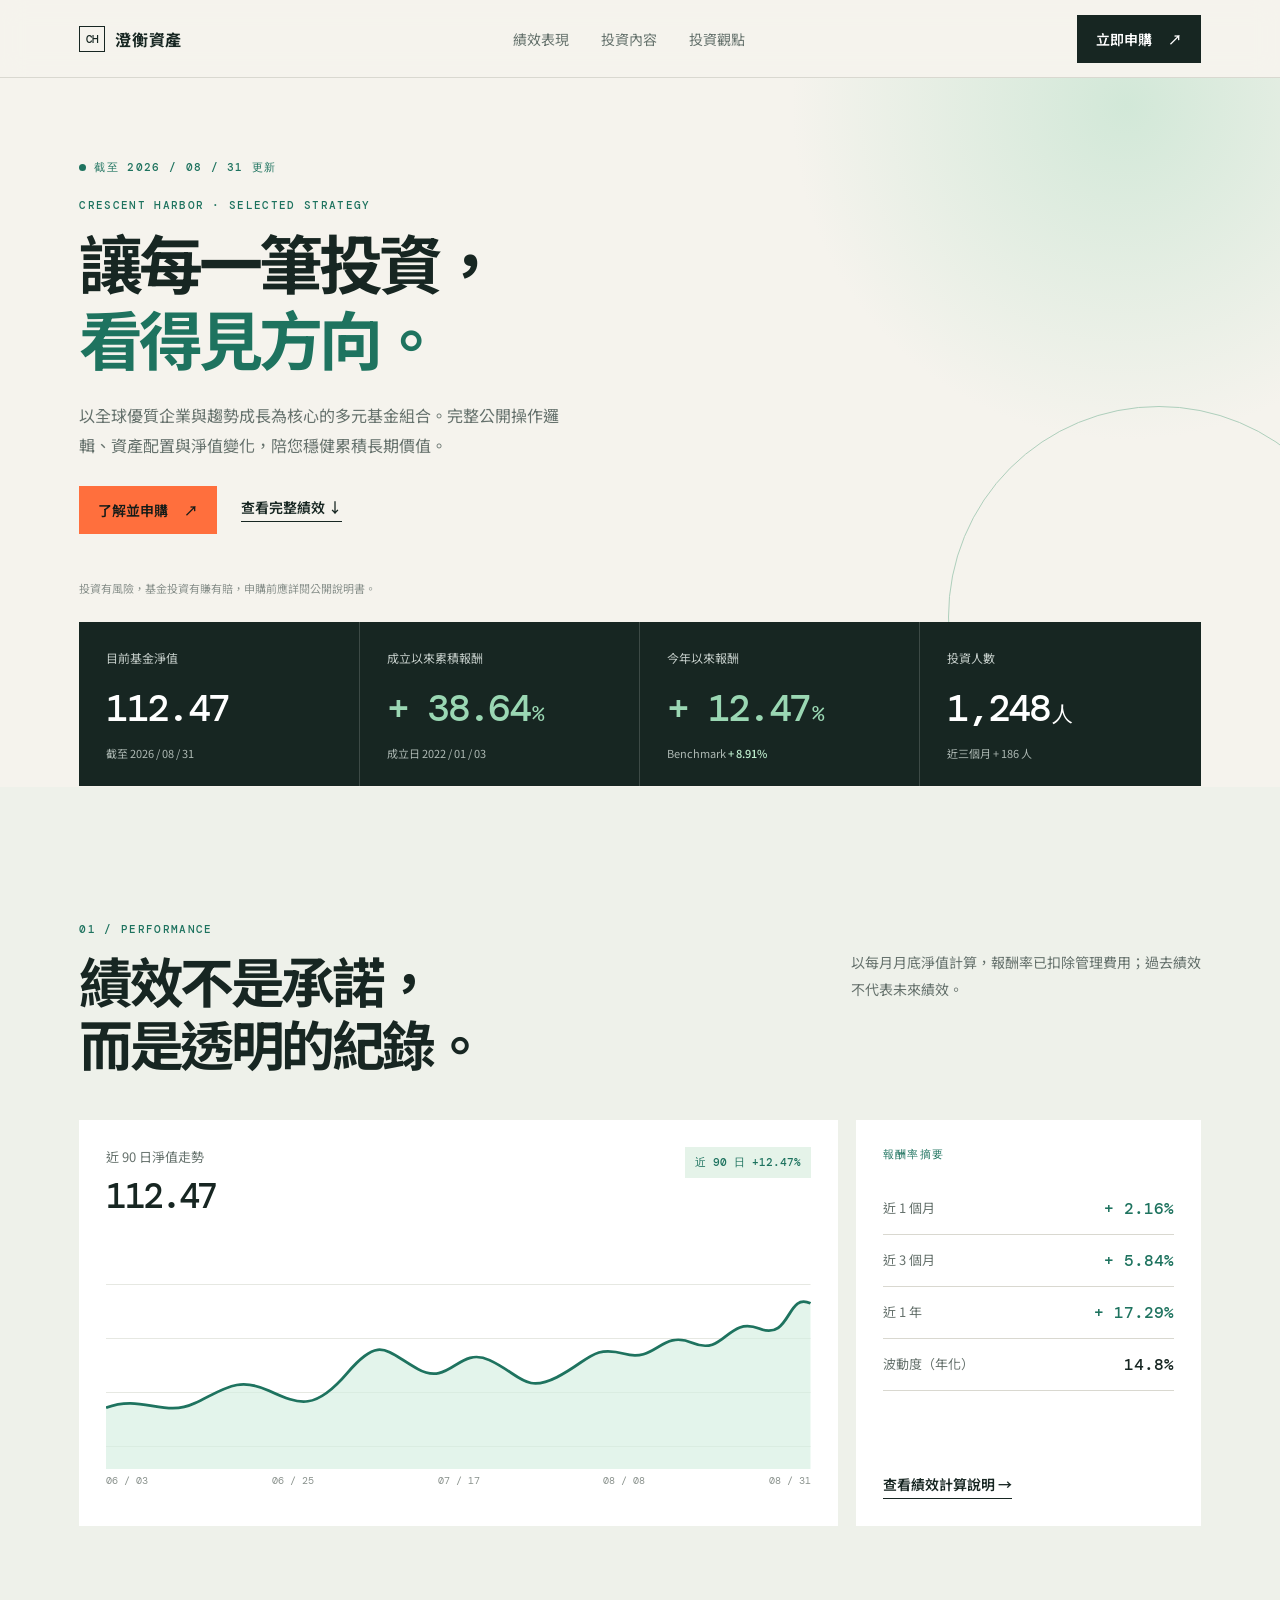
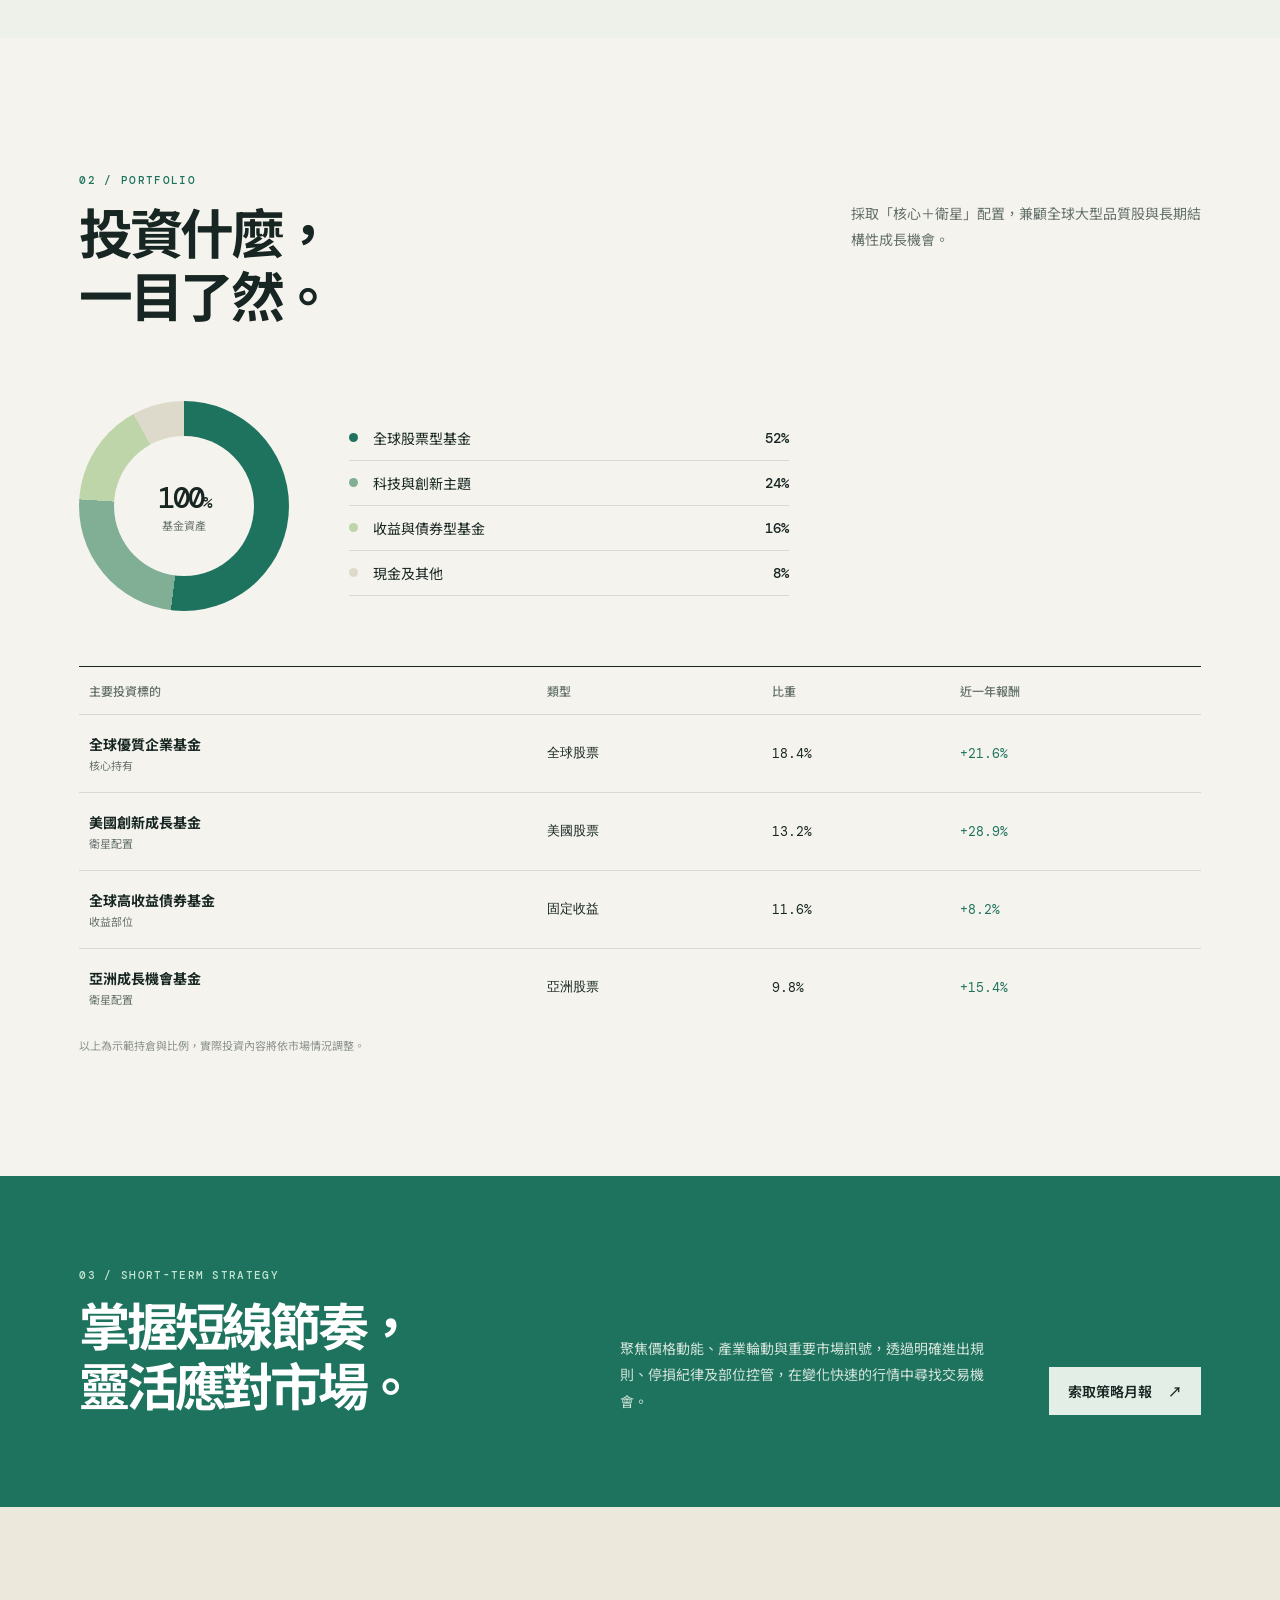
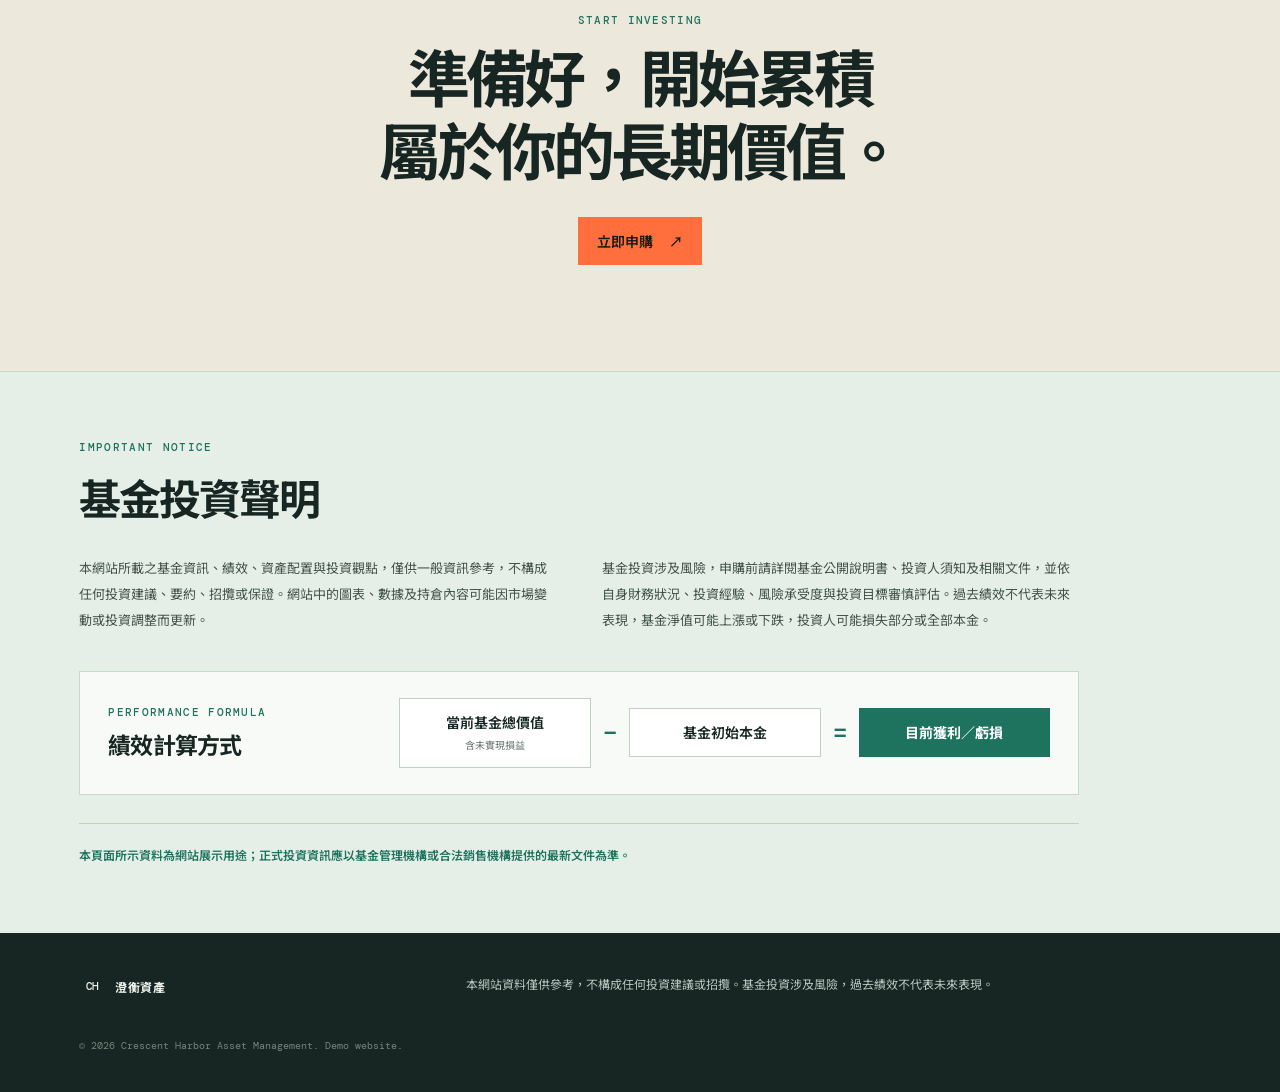
==== index.html @ 63295f81 "Initial fund investment website" ====
<!doctype html>
<html lang="zh-Hant">
  <head>
    <meta charset="UTF-8" />
    <meta name="viewport" content="width=device-width, initial-scale=1.0" />
    <meta name="description" content="澄衡資產精選基金組合：透明呈現績效、投資內容與風險資訊。" />
    <title>澄衡資產｜精選基金組合</title>
    <link rel="preconnect" href="https://fonts.googleapis.com" />
    <link rel="preconnect" href="https://fonts.gstatic.com" crossorigin />
    <link href="https://fonts.googleapis.com/css2?family=DM+Mono:wght@400;500&family=Noto+Sans+TC:wght@400;500;600;700&display=swap" rel="stylesheet" />
    <link rel="stylesheet" href="styles.css" />
    <link rel="stylesheet" href="disclaimer.css" />
    <link rel="stylesheet" href="chart-interactions.css" />
    <link rel="stylesheet" href="formula.css" />
  </head>
  <body>
    <header class="topbar">
      <a class="brand" href="#top" aria-label="澄衡資產首頁"><span class="brand-mark">CH</span><span>澄衡資產</span></a>
      <nav aria-label="主要導覽"><a href="#performance">績效表現</a><a href="#holdings">投資內容</a><a href="#insight">投資觀點</a></nav>
      <button class="button button-dark header-action" data-open-modal>立即申購 <span aria-hidden="true">↗</span></button>
    </header>

    <main id="top">
      <section class="hero">
        <div class="eyebrow"><span></span>截至 2026 / 08 / 31 更新</div>
        <p class="kicker">CRESCENT HARBOR · SELECTED STRATEGY</p>
        <h1>讓每一筆投資，<br /><em>看得見方向。</em></h1>
        <p class="hero-copy">以全球優質企業與趨勢成長為核心的多元基金組合。完整公開操作邏輯、資產配置與淨值變化，陪您穩健累積長期價值。</p>
        <div class="hero-actions"><button class="button button-accent" data-open-modal>了解並申購 <span aria-hidden="true">↗</span></button><a class="text-link" href="#performance">查看完整績效 <span aria-hidden="true">↓</span></a></div>
        <div class="hero-note">投資有風險，基金投資有賺有賠，申購前應詳閱公開說明書。</div>
      </section>

      <section class="metrics" aria-label="關鍵數據">
        <article><p>目前基金淨值</p><strong>112.47</strong><small>截至 2026 / 08 / 31</small></article>
        <article><p>成立以來累積報酬</p><strong class="positive">+ 38.64<span>%</span></strong><small>成立日 2022 / 01 / 03</small></article>
        <article><p>今年以來報酬</p><strong class="positive">+ 12.47<span>%</span></strong><small>Benchmark <b>+ 8.91%</b></small></article>
        <article><p>投資人數</p><strong>1,248<span>人</span></strong><small>近三個月 + 186 人</small></article>
      </section>

      <section class="section performance" id="performance">
        <div class="section-heading"><div><p class="kicker">01 / PERFORMANCE</p><h2>績效不是承諾，<br />而是透明的紀錄。</h2></div><p>以每月月底淨值計算，報酬率已扣除管理費用；過去績效不代表未來績效。</p></div>
        <div class="performance-grid">
          <div class="chart-card"><div class="chart-top"><div><p>近 90 日淨值走勢</p><strong>112.47</strong></div><span class="tag">近 90 日 +12.47%</span></div><div class="chart chart-interactive" aria-label="近90日淨值走勢折線圖"><svg viewBox="0 0 700 250" preserveAspectRatio="none" role="img"><path class="gridline" d="M0 45H700M0 105H700M0 165H700M0 225H700"/><path class="area" d="M0 182 C35 167,58 193,88 177 S131 147,162 163 S208 185,240 143 S278 119,310 139 S350 113,381 129 S416 166,448 148 S483 112,515 122 S551 95,583 110 S617 80,649 94 S676 53,700 66 V250 H0Z"/><path class="line" d="M0 182 C35 167,58 193,88 177 S131 147,162 163 S208 185,240 143 S278 119,310 139 S350 113,381 129 S416 166,448 148 S483 112,515 122 S551 95,583 110 S617 80,649 94 S676 53,700 66"/></svg><div class="chart-tooltip" role="status" aria-live="polite"></div><div class="chart-labels"><span>06 / 03</span><span>06 / 25</span><span>07 / 17</span><span>08 / 08</span><span>08 / 31</span></div></div></div>
          <div class="return-card"><p class="kicker">報酬率摘要</p><dl><div><dt>近 1 個月</dt><dd class="positive">+ 2.16%</dd></div><div><dt>近 3 個月</dt><dd class="positive">+ 5.84%</dd></div><div><dt>近 1 年</dt><dd class="positive">+ 17.29%</dd></div><div><dt>波動度（年化）</dt><dd>14.8%</dd></div></dl><a href="#performance-formula" class="text-link">查看績效計算說明 <span>→</span></a></div>
        </div>
      </section>

      <section class="section holdings" id="holdings">
        <div class="section-heading"><div><p class="kicker">02 / PORTFOLIO</p><h2>投資什麼，<br />一目了然。</h2></div><p>採取「核心＋衛星」配置，兼顧全球大型品質股與長期結構性成長機會。</p></div>
        <div class="allocation"><div class="donut allocation-interactive" aria-label="資產配置圖"><div><strong>100<span>%</span></strong><small>基金資產</small></div><div class="allocation-tooltip" role="status" aria-live="polite"></div></div><div class="allocation-list"><div><span class="dot dot-1"></span><p>全球股票型基金</p><strong>52%</strong></div><div><span class="dot dot-2"></span><p>科技與創新主題</p><strong>24%</strong></div><div><span class="dot dot-3"></span><p>收益與債券型基金</p><strong>16%</strong></div><div><span class="dot dot-4"></span><p>現金及其他</p><strong>8%</strong></div></div></div>
        <div class="table-wrap"><table><thead><tr><th>主要投資標的</th><th>類型</th><th>比重</th><th>近一年報酬</th></tr></thead><tbody><tr><td><strong>全球優質企業基金</strong><span>核心持有</span></td><td>全球股票</td><td>18.4%</td><td class="positive">+21.6%</td></tr><tr><td><strong>美國創新成長基金</strong><span>衛星配置</span></td><td>美國股票</td><td>13.2%</td><td class="positive">+28.9%</td></tr><tr><td><strong>全球高收益債券基金</strong><span>收益部位</span></td><td>固定收益</td><td>11.6%</td><td class="positive">+8.2%</td></tr><tr><td><strong>亞洲成長機會基金</strong><span>衛星配置</span></td><td>亞洲股票</td><td>9.8%</td><td class="positive">+15.4%</td></tr></tbody></table><p class="table-note">以上為示範持倉與比例，實際投資內容將依市場情況調整。</p></div>
      </section>

      <section class="insight" id="insight"><div><p class="kicker">03 / SHORT-TERM STRATEGY</p><h2>掌握短線節奏，<br />靈活應對市場。</h2></div><p>聚焦價格動能、產業輪動與重要市場訊號，透過明確進出規則、停損紀律及部位控管，在變化快速的行情中尋找交易機會。</p><a class="button button-light" href="mailto:service@example.com?subject=索取短線策略月報">索取策略月報 <span>↗</span></a></section>

      <section class="cta"><p class="kicker">START INVESTING</p><h2>準備好，開始累積<br />屬於你的長期價值。</h2><button class="button button-accent" data-open-modal>立即申購 <span>↗</span></button></section>
    </main>
    <section class="investment-disclaimer" id="notice" aria-labelledby="disclaimer-title">
      <p class="kicker">IMPORTANT NOTICE</p>
      <h2 id="disclaimer-title">基金投資聲明</h2>
      <div class="disclaimer-grid">
        <p>本網站所載之基金資訊、績效、資產配置與投資觀點，僅供一般資訊參考，不構成任何投資建議、要約、招攬或保證。網站中的圖表、數據及持倉內容可能因市場變動或投資調整而更新。</p>
        <p>基金投資涉及風險，申購前請詳閱基金公開說明書、投資人須知及相關文件，並依自身財務狀況、投資經驗、風險承受度與投資目標審慎評估。過去績效不代表未來表現，基金淨值可能上漲或下跌，投資人可能損失部分或全部本金。</p>
      </div>
      <article class="formula-card" id="performance-formula" aria-labelledby="formula-title">
        <div><p class="kicker">PERFORMANCE FORMULA</p><h3 id="formula-title">績效計算方式</h3></div>
        <div class="formula" aria-label="績效等於當前基金總價值減去基金初始本金">
          <span>當前基金總價值<br /><small>含未實現損益</small></span><b>−</b><span>基金初始本金</span><b>=</b><strong>目前獲利／虧損</strong>
        </div>
      </article>
      <p class="disclaimer-emphasis">本頁面所示資料為網站展示用途；正式投資資訊應以基金管理機構或合法銷售機構提供的最新文件為準。</p>
    </section>
    <footer><div class="brand"><span class="brand-mark">CH</span><span>澄衡資產</span></div><p>本網站資料僅供參考，不構成任何投資建議或招攬。基金投資涉及風險，過去績效不代表未來表現。</p><small>© 2026 Crescent Harbor Asset Management. Demo website.</small></footer>

    <dialog id="subscription-dialog"><form method="dialog" class="dialog-card"><button class="close" type="submit" formnovalidate aria-label="關閉" value="cancel">×</button><p class="kicker">開始申購</p><h2>先認識您的需求</h2><p>留下聯絡方式，我們的理財顧問會協助您了解適合的基金與正式申購流程。</p><label>姓名<input required name="name" placeholder="您的姓名" /></label><label>電子信箱<input required type="email" name="email" placeholder="name@example.com" /></label><label>預計投資金額（新臺幣）<input required type="number" name="amount" min="0" step="1" inputmode="numeric" placeholder="請輸入金額，例如：100000" /></label><button class="button button-accent submit" value="submit">送出諮詢申請 <span>↗</span></button><small>送出即表示您同意由專人聯絡；此表單為展示用途，尚未傳送資料。</small></form></dialog>
    <script src="public-sync.js"></script>
    <script src="app.js"></script>
  </body>
</html>
---- styles.css ----
:root{--ink:#172622;--muted:#65716c;--paper:#f5f3ed;--cream:#ece8dc;--line:#d9d8d0;--green:#1e735f;--mint:#b9ddc9;--orange:#ff6f3d;--mono:'DM Mono',monospace}*{box-sizing:border-box}html{scroll-behavior:smooth}body{margin:0;background:var(--paper);color:var(--ink);font-family:'Noto Sans TC',sans-serif}a{color:inherit;text-decoration:none}.topbar{height:78px;padding:0 6.2vw;display:flex;align-items:center;justify-content:space-between;border-bottom:1px solid var(--line);background:rgba(245,243,237,.92);position:sticky;top:0;z-index:5;backdrop-filter:blur(12px)}.brand{display:flex;align-items:center;gap:10px;font-weight:700;letter-spacing:.04em}.brand-mark{font:500 11px var(--mono);letter-spacing:-.08em;border:1px solid var(--ink);width:26px;height:26px;display:grid;place-items:center}.topbar nav{display:flex;gap:32px;font-size:14px}.topbar nav a{color:var(--muted)}.topbar nav a:hover{color:var(--ink)}.button{font:600 14px 'Noto Sans TC';border:0;padding:14px 19px;cursor:pointer;display:inline-flex;align-items:center;gap:16px;transition:transform .2s,background .2s}.button:hover{transform:translateY(-2px)}.button-dark{background:var(--ink);color:white}.button-accent{background:var(--orange);color:#171c18}.button-light{background:#e3eee7;color:var(--ink)}.hero{min-height:545px;padding:82px 6.2vw 60px;position:relative;overflow:hidden;background:radial-gradient(circle at 88% 5%,#d2e8d8 0,transparent 27%),var(--paper)}.hero:after{content:'';position:absolute;width:420px;height:420px;border:1px solid #aecfbc;border-radius:50%;right:-90px;bottom:-205px}.eyebrow,.kicker{font:500 11px var(--mono);letter-spacing:.12em}.eyebrow{display:flex;align-items:center;gap:8px;color:var(--green)}.eyebrow span{width:7px;height:7px;border-radius:50%;background:var(--green)}.kicker{color:var(--green);margin:23px 0 12px}.hero h1,.section h2,.insight h2,.cta h2,.dialog-card h2{font-size:clamp(37px,5vw,69px);line-height:1.18;letter-spacing:-.065em;margin:0;font-weight:700}.hero h1 em{color:var(--green);font-style:normal}.hero-copy{max-width:500px;font-size:16px;line-height:1.9;color:var(--muted);margin:25px 0}.hero-actions{display:flex;gap:24px;align-items:center}.text-link{font-size:14px;font-weight:600;border-bottom:1px solid var(--ink);padding-bottom:4px}.hero-note{position:absolute;bottom:27px;left:6.2vw;color:#89918c;font-size:11px}.metrics{margin:0 6.2vw;display:grid;grid-template-columns:repeat(4,1fr);background:var(--ink);color:#fff;transform:translateY(-1px)}.metrics article{padding:27px 27px 25px;border-right:1px solid #3d4a46}.metrics article:last-child{border:0}.metrics p{margin:0 0 17px;color:#c4cdc9;font-size:12px}.metrics strong{font:500 clamp(25px,3vw,39px) var(--mono);letter-spacing:-.07em}.metrics strong span{font-size:.55em;margin-left:3px}.positive{color:var(--green)}.metrics .positive{color:#9ad7b3}.metrics small{display:block;color:#aeb9b4;font-size:11px;margin-top:12px}.metrics b{color:#c0efcf;font-weight:500}.section{padding:112px 6.2vw}.section-heading{display:flex;justify-content:space-between;gap:40px;margin-bottom:45px}.section-heading h2{font-size:clamp(32px,4.2vw,55px)}.section-heading>p{max-width:350px;color:var(--muted);line-height:1.9;font-size:14px;margin-top:50px}.performance{background:#eef1ea}.performance-grid{display:grid;grid-template-columns:1.65fr .75fr;gap:18px}.chart-card,.return-card{background:#fff;padding:27px}.chart-top{display:flex;justify-content:space-between}.chart-top p{color:var(--muted);margin:0 0 7px;font-size:13px}.chart-top strong{font:500 35px var(--mono);letter-spacing:-.08em}.tag{height:max-content;padding:8px 10px;background:#e5f3e9;color:var(--green);font:500 11px var(--mono)}.chart{height:255px;margin-top:25px}.chart svg{width:100%;height:225px}.gridline{stroke:#e6e8e2;stroke-width:1}.area{fill:url(#none);fill:#d5eee0;opacity:.65}.line{fill:none;stroke:var(--green);stroke-width:3}.chart-labels{display:flex;justify-content:space-between;color:#89918c;font:10px var(--mono)}.return-card{display:flex;flex-direction:column}.return-card .kicker{margin-top:0}.return-card dl{margin:9px 0 20px}.return-card dl div{padding:15px 0;border-bottom:1px solid var(--line);display:flex;justify-content:space-between}.return-card dt{font-size:13px;color:var(--muted)}.return-card dd{margin:0;font:500 16px var(--mono);color:var(--ink)}.return-card dd.positive{color:var(--green)}.return-card .text-link{margin-top:auto;width:max-content}.holdings{background:var(--paper)}.allocation{display:flex;align-items:center;gap:60px;padding:30px 0 55px}.donut{width:210px;height:210px;border-radius:50%;background:conic-gradient(var(--green) 0 52%,#80af96 52% 76%,#bdd5a9 76% 92%,#dddacc 92%);position:relative;flex:none}.donut:after{content:'';position:absolute;inset:35px;background:var(--paper);border-radius:50%}.donut>div{position:absolute;z-index:1;inset:0;display:grid;place-content:center;text-align:center}.donut strong{font:500 29px var(--mono);letter-spacing:-.08em}.donut strong span{font-size:16px}.donut small{font-size:11px;color:var(--muted)}.allocation-list{width:min(440px,100%)}.allocation-list div{display:grid;grid-template-columns:14px 1fr auto;gap:10px;align-items:center;border-bottom:1px solid var(--line);padding:12px 0}.allocation-list p{margin:0;font-size:14px}.allocation-list strong{font:500 14px var(--mono)}.dot{width:9px;height:9px;border-radius:50%}.dot-1{background:var(--green)}.dot-2{background:#80af96}.dot-3{background:#bdd5a9}.dot-4{background:#dddacc}.table-wrap{overflow:auto;border-top:1px solid var(--ink)}table{width:100%;border-collapse:collapse;min-width:630px}th{text-align:left;padding:15px 10px;color:var(--muted);font-size:12px;font-weight:500}td{padding:19px 10px;border-top:1px solid var(--line);font:13px var(--mono)}td:first-child{font-family:'Noto Sans TC'}td strong{display:block;font-size:14px}td span{font-size:11px;color:var(--muted);display:block;margin-top:3px}.table-note{font-size:11px;color:#89918c}.insight{padding:92px 6.2vw;background:var(--green);color:white;display:grid;grid-template-columns:1.1fr .85fr auto;gap:50px;align-items:end}.insight .kicker{color:#c4e5d1;margin-top:0}.insight h2{font-size:clamp(32px,4vw,52px)}.insight>p{line-height:1.9;color:#d4e4da;font-size:14px;margin:0}.cta{padding:106px 6.2vw;background:var(--cream);text-align:center}.cta .kicker{margin-top:0}.cta h2{font-size:clamp(36px,5vw,62px);margin-bottom:32px}footer{padding:40px 6.2vw;background:var(--ink);color:#eef2ec;display:grid;grid-template-columns:1fr 2fr;gap:20px;font-size:12px}footer p{line-height:1.8;color:#bac6c0;margin:0}footer small{grid-column:1/-1;color:#77847e;margin-top:20px;font:10px var(--mono)}dialog{border:0;padding:0;background:transparent;max-width:500px;width:calc(100% - 32px)}dialog::backdrop{background:#11231d99;backdrop-filter:blur(4px)}.dialog-card{background:var(--paper);padding:38px;position:relative}.dialog-card h2{font-size:34px;margin-bottom:12px}.dialog-card>p:not(.kicker){font-size:14px;color:var(--muted);line-height:1.75}.close{position:absolute;right:17px;top:13px;border:0;background:none;font-size:28px;cursor:pointer}.dialog-card label{display:block;margin:15px 0 0;font-size:12px;font-weight:600}.dialog-card input,.dialog-card select{display:block;width:100%;margin-top:7px;padding:12px;border:1px solid #c9cec8;background:#fff;font:14px 'Noto Sans TC'}.dialog-card .submit{margin-top:24px;width:100%;justify-content:space-between}.dialog-card small{display:block;margin-top:12px;line-height:1.5;color:#7c8780;font-size:10px}@media(max-width:720px){.topbar{height:66px;padding:0 5vw}.topbar nav,.header-action{display:none}.hero{padding:62px 5vw 72px}.hero:after{display:none}.metrics{margin:0;grid-template-columns:1fr 1fr}.metrics article{padding:21px 5vw;border-bottom:1px solid #3d4a46}.section{padding:72px 5vw}.section-heading{display:block;margin-bottom:30px}.section-heading>p{margin-top:22px}.performance-grid{grid-template-columns:1fr}.chart-card,.return-card{padding:21px}.allocation{gap:27px;align-items:flex-start}.donut{width:160px;height:160px}.donut:after{inset:27px}.allocation-list{flex:1}.allocation-list p{font-size:12px}.insight{padding:65px 5vw;display:block}.insight>p{margin:24px 0}.cta{padding:75px 5vw}footer{padding:34px 5vw;display:block}footer p{margin:24px 0}footer small{margin-top:20px}.hero-note{left:5vw}.dialog-card{padding:30px 24px}}
---- disclaimer.css ----
.investment-disclaimer {
  padding: 68px 6.2vw;
  background: #e5eee7;
  border-top: 1px solid #cbd8cc;
}

.investment-disclaimer .kicker { margin-top: 0; }
.investment-disclaimer h2 { margin: 0 0 28px; font-size: clamp(28px, 3.4vw, 42px); letter-spacing: -.05em; }
.disclaimer-grid { display: grid; grid-template-columns: 1fr 1fr; gap: 45px; max-width: 1000px; }
.disclaimer-grid p { margin: 0; color: #43534b; font-size: 13px; line-height: 2; }
.disclaimer-emphasis { max-width: 1000px; margin: 28px 0 0; padding-top: 20px; border-top: 1px solid #bdd0c2; color: #1e735f; font-size: 12px; font-weight: 600; line-height: 1.8; }

@media (max-width: 720px) {
  .investment-disclaimer { padding: 52px 5vw; }
  .disclaimer-grid { grid-template-columns: 1fr; gap: 18px; }
}
---- chart-interactions.css ----
.chart-interactive{position:relative;cursor:crosshair}.chart-marker,.chart-guide{opacity:0;transition:opacity .18s ease;pointer-events:none}.chart-marker{fill:#fff;stroke:#1e735f;stroke-width:4}.chart-guide{stroke:#1e735f;stroke-width:1;stroke-dasharray:3 4}.chart-interactive.is-hovered .chart-marker,.chart-interactive.is-hovered .chart-guide{opacity:1}.chart-tooltip{position:absolute;top:18px;transform:translateX(-50%) translateY(5px);opacity:0;pointer-events:none;min-width:128px;padding:10px 12px;background:#172622;color:#fff;box-shadow:0 8px 18px #1726222b;transition:opacity .18s ease,transform .18s ease;z-index:2}.chart-tooltip span{display:block;color:#b8c7bf;font:10px var(--mono);margin-bottom:4px}.chart-tooltip strong{display:block;font:500 13px var(--mono)}.chart-tooltip b{display:block;color:#9ad7b3;font:500 11px var(--mono);margin-top:4px}.chart-interactive.is-hovered .chart-tooltip{opacity:1;transform:translateX(-50%) translateY(0)}.allocation-interactive{cursor:crosshair}.allocation-tooltip{position:absolute;z-index:2;left:50%;top:50%;width:142px;padding:10px;background:#172622;color:#fff;text-align:center;transform:translate(-50%,-35%);opacity:0;pointer-events:none;transition:opacity .18s ease,transform .18s ease}.allocation-tooltip span{display:block;font-size:10px;color:#c4e5d1;margin-bottom:3px}.allocation-tooltip strong{font:500 17px var(--mono)}.allocation-interactive.is-hovered .allocation-tooltip{opacity:1;transform:translate(-50%,-50%)}@media(max-width:720px){.chart-tooltip{top:8px}}
---- formula.css ----
.formula-card { max-width: 1000px; margin-top: 38px; padding: 26px 28px; background: #f7faf6; border: 1px solid #c8d8ca; display: grid; grid-template-columns: .72fr 1.8fr; gap: 30px; align-items: center; scroll-margin-top: 94px; }
.formula-card .kicker { margin: 0 0 8px; }.formula-card h3 { margin: 0; font-size: 23px; letter-spacing: -.04em; }
.formula { display: flex; align-items: center; justify-content: space-between; gap: 12px; font-size: 14px; font-weight: 600; text-align: center; }
.formula span, .formula strong { padding: 13px 15px; border: 1px solid #bfd2c2; background: #fff; flex: 1; line-height: 1.5; }.formula strong { color: #fff; background: #1e735f; border-color: #1e735f; }.formula b { color: #1e735f; font: 500 24px var(--mono); }.formula small { color: #65716c; font-size: 10px; font-weight: 400; }
@media (max-width: 720px) { .formula-card { grid-template-columns: 1fr; gap: 20px; padding: 22px; }.formula { flex-direction: column; align-items: stretch; }.formula b { line-height: .65; transform: rotate(90deg); }.formula span, .formula strong { padding: 10px; } }
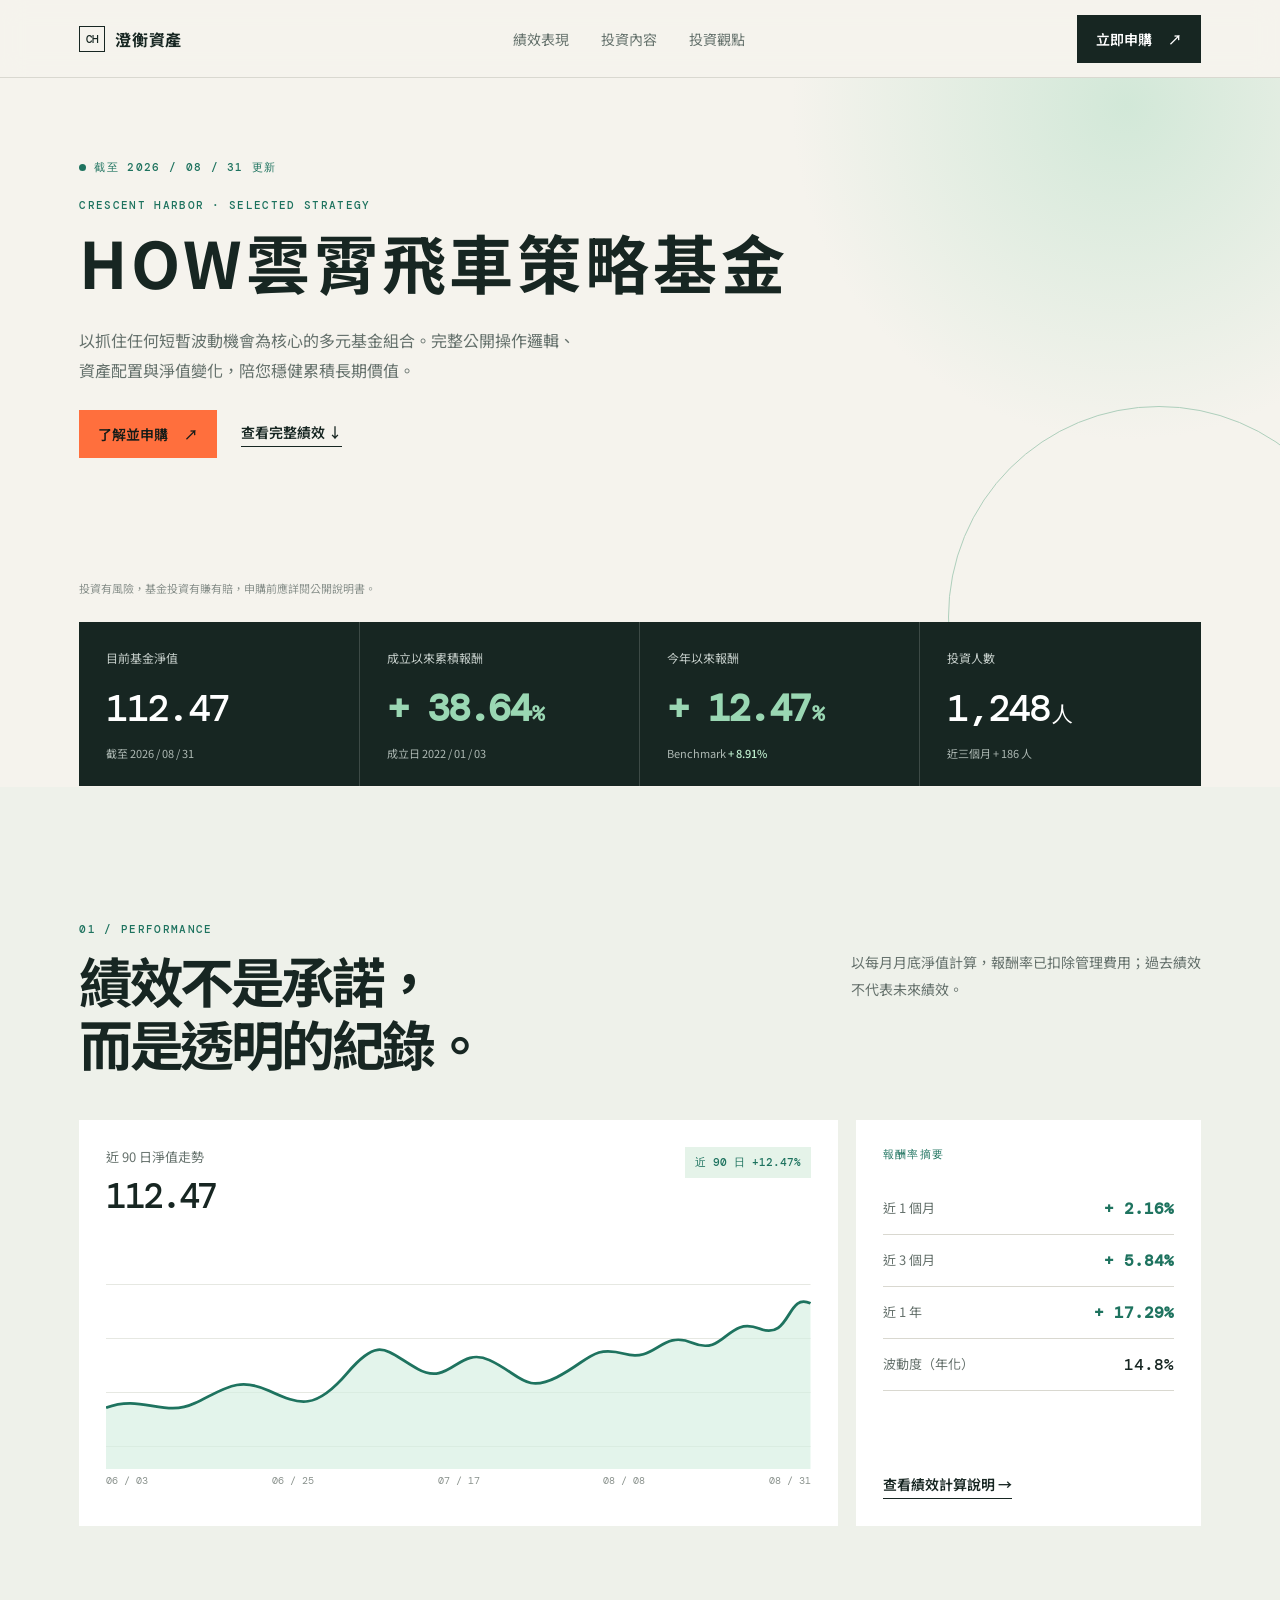
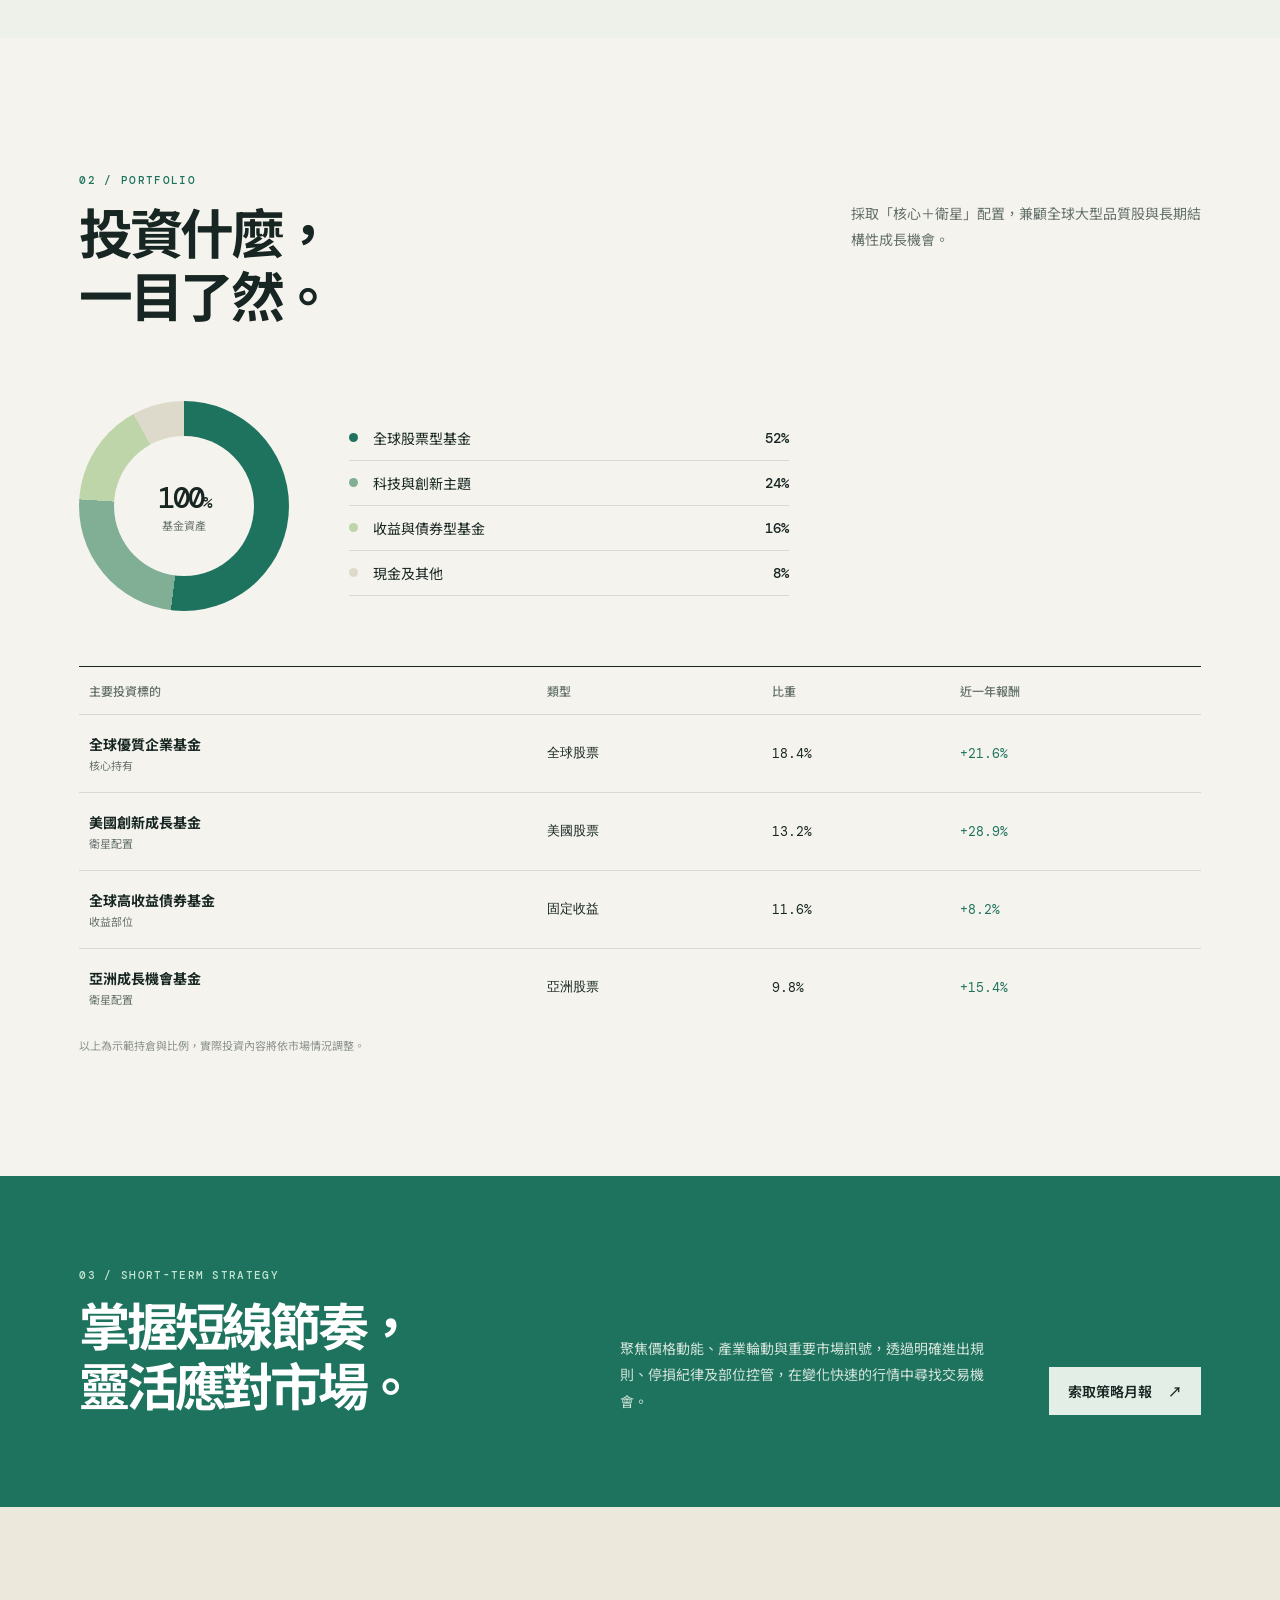
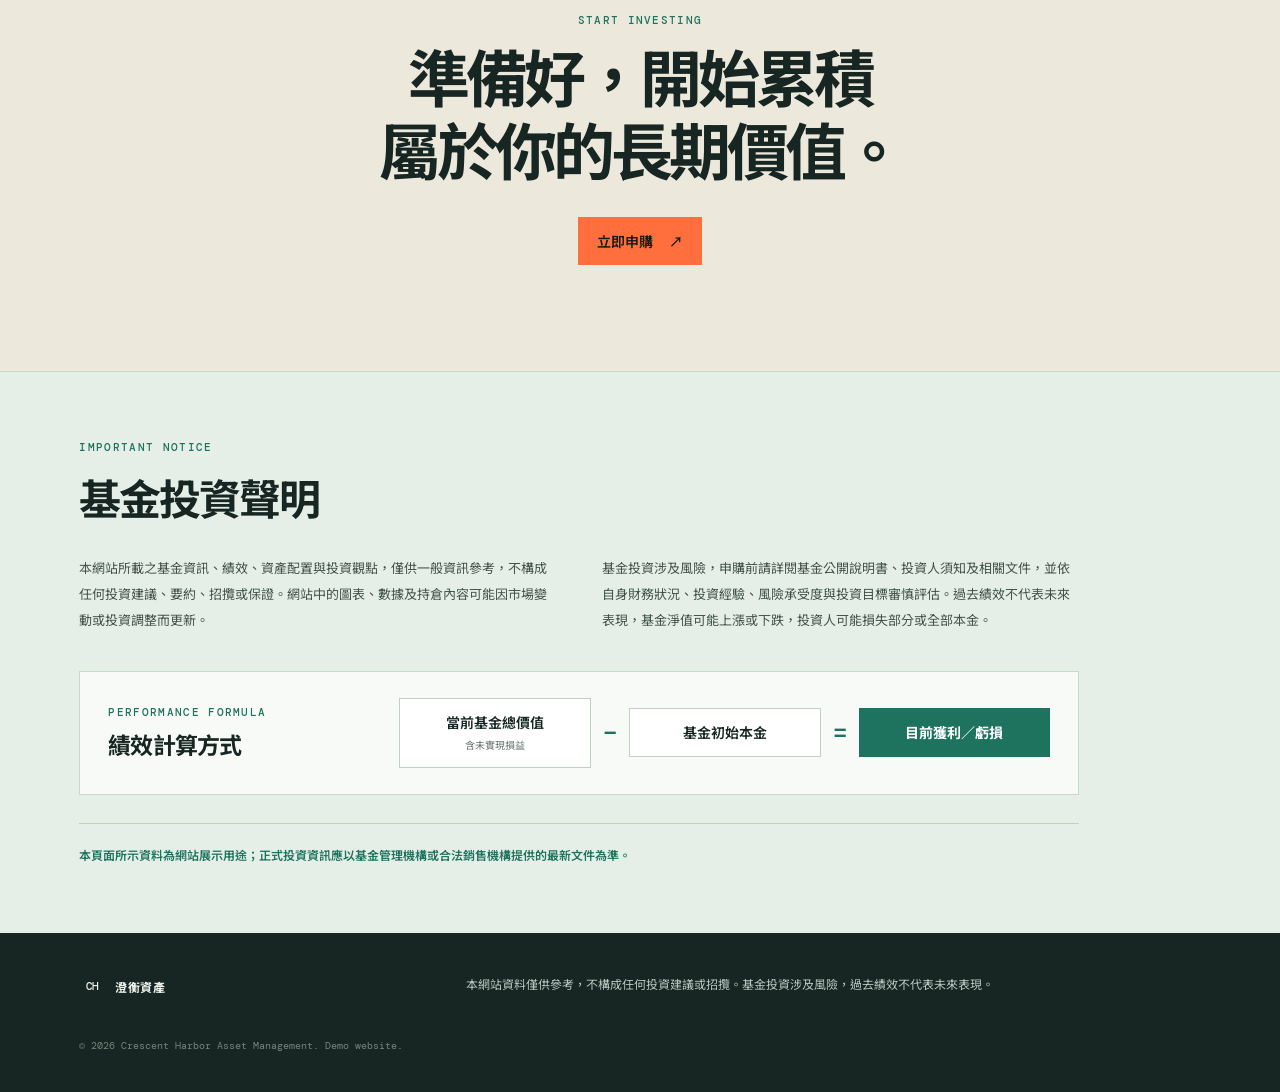
==== commit 468b4ad8: "Add stock lookup and manual price refresh" ====
--- a/index.html
+++ b/index.html
@@ -11,7 +11,13 @@
     <link rel="stylesheet" href="styles.css" />
     <link rel="stylesheet" href="disclaimer.css" />
     <link rel="stylesheet" href="chart-interactions.css" />
+    <link rel="stylesheet" href="return-styles.css" />
     <link rel="stylesheet" href="formula.css" />
+    <style>
+      .hero h1 {
+        letter-spacing: 0.06em;
+      }
+    </style>
   </head>
   <body>
     <header class="topbar">
@@ -24,16 +30,16 @@
       <section class="hero">
         <div class="eyebrow"><span></span>截至 2026 / 08 / 31 更新</div>
         <p class="kicker">CRESCENT HARBOR · SELECTED STRATEGY</p>
-        <h1>讓每一筆投資，<br /><em>看得見方向。</em></h1>
-        <p class="hero-copy">以全球優質企業與趨勢成長為核心的多元基金組合。完整公開操作邏輯、資產配置與淨值變化，陪您穩健累積長期價值。</p>
+        <h1>HOW雲霄飛車策略基金</h1>
+        <p class="hero-copy">以抓住任何短暫波動機會為核心的多元基金組合。完整公開操作邏輯、資產配置與淨值變化，陪您穩健累積長期價值。</p>
         <div class="hero-actions"><button class="button button-accent" data-open-modal>了解並申購 <span aria-hidden="true">↗</span></button><a class="text-link" href="#performance">查看完整績效 <span aria-hidden="true">↓</span></a></div>
         <div class="hero-note">投資有風險，基金投資有賺有賠，申購前應詳閱公開說明書。</div>
       </section>
 
       <section class="metrics" aria-label="關鍵數據">
         <article><p>目前基金淨值</p><strong>112.47</strong><small>截至 2026 / 08 / 31</small></article>
-        <article><p>成立以來累積報酬</p><strong class="positive">+ 38.64<span>%</span></strong><small>成立日 2022 / 01 / 03</small></article>
-        <article><p>今年以來報酬</p><strong class="positive">+ 12.47<span>%</span></strong><small>Benchmark <b>+ 8.91%</b></small></article>
+        <article><p>成立以來累積報酬</p><strong class="positive return-value">+ 38.64<span>%</span></strong><small>成立日 2022 / 01 / 03</small></article>
+        <article><p>今年以來報酬</p><strong class="positive return-value">+ 12.47<span>%</span></strong><small>Benchmark <b>+ 8.91%</b></small></article>
         <article><p>投資人數</p><strong>1,248<span>人</span></strong><small>近三個月 + 186 人</small></article>
       </section>
 
@@ -41,7 +47,7 @@
         <div class="section-heading"><div><p class="kicker">01 / PERFORMANCE</p><h2>績效不是承諾，<br />而是透明的紀錄。</h2></div><p>以每月月底淨值計算，報酬率已扣除管理費用；過去績效不代表未來績效。</p></div>
         <div class="performance-grid">
           <div class="chart-card"><div class="chart-top"><div><p>近 90 日淨值走勢</p><strong>112.47</strong></div><span class="tag">近 90 日 +12.47%</span></div><div class="chart chart-interactive" aria-label="近90日淨值走勢折線圖"><svg viewBox="0 0 700 250" preserveAspectRatio="none" role="img"><path class="gridline" d="M0 45H700M0 105H700M0 165H700M0 225H700"/><path class="area" d="M0 182 C35 167,58 193,88 177 S131 147,162 163 S208 185,240 143 S278 119,310 139 S350 113,381 129 S416 166,448 148 S483 112,515 122 S551 95,583 110 S617 80,649 94 S676 53,700 66 V250 H0Z"/><path class="line" d="M0 182 C35 167,58 193,88 177 S131 147,162 163 S208 185,240 143 S278 119,310 139 S350 113,381 129 S416 166,448 148 S483 112,515 122 S551 95,583 110 S617 80,649 94 S676 53,700 66"/></svg><div class="chart-tooltip" role="status" aria-live="polite"></div><div class="chart-labels"><span>06 / 03</span><span>06 / 25</span><span>07 / 17</span><span>08 / 08</span><span>08 / 31</span></div></div></div>
-          <div class="return-card"><p class="kicker">報酬率摘要</p><dl><div><dt>近 1 個月</dt><dd class="positive">+ 2.16%</dd></div><div><dt>近 3 個月</dt><dd class="positive">+ 5.84%</dd></div><div><dt>近 1 年</dt><dd class="positive">+ 17.29%</dd></div><div><dt>波動度（年化）</dt><dd>14.8%</dd></div></dl><a href="#performance-formula" class="text-link">查看績效計算說明 <span>→</span></a></div>
+          <div class="return-card"><p class="kicker">報酬率摘要</p><dl><div><dt>近 1 個月</dt><dd class="positive return-value">+ 2.16%</dd></div><div><dt>近 3 個月</dt><dd class="positive return-value">+ 5.84%</dd></div><div><dt>近 1 年</dt><dd class="positive return-value">+ 17.29%</dd></div><div><dt>波動度（年化）</dt><dd>14.8%</dd></div></dl><a href="#performance-formula" class="text-link">查看績效計算說明 <span>→</span></a></div>
         </div>
       </section>
 
@@ -74,6 +80,7 @@
 
     <dialog id="subscription-dialog"><form method="dialog" class="dialog-card"><button class="close" type="submit" formnovalidate aria-label="關閉" value="cancel">×</button><p class="kicker">開始申購</p><h2>先認識您的需求</h2><p>留下聯絡方式，我們的理財顧問會協助您了解適合的基金與正式申購流程。</p><label>姓名<input required name="name" placeholder="您的姓名" /></label><label>電子信箱<input required type="email" name="email" placeholder="name@example.com" /></label><label>預計投資金額（新臺幣）<input required type="number" name="amount" min="0" step="1" inputmode="numeric" placeholder="請輸入金額，例如：100000" /></label><button class="button button-accent submit" value="submit">送出諮詢申請 <span>↗</span></button><small>送出即表示您同意由專人聯絡；此表單為展示用途，尚未傳送資料。</small></form></dialog>
     <script src="public-sync.js"></script>
+    <script src="return-enhancements.js"></script>
     <script src="app.js"></script>
   </body>
 </html>
--- a/return-styles.css
+++ b/return-styles.css
@@ -0,0 +1,6 @@
+.negative { color: #c63d32; }
+.return-value { font-weight: 700; }
+.metrics .return-value, .return-card dd.return-value { font-weight: 700; }
+.metrics .negative, .chart-tooltip .negative { color: #ff8e7c; }
+.return-card dd.negative { color: #c63d32; }
+.chart-tooltip b.return-value { font-weight: 700; }
